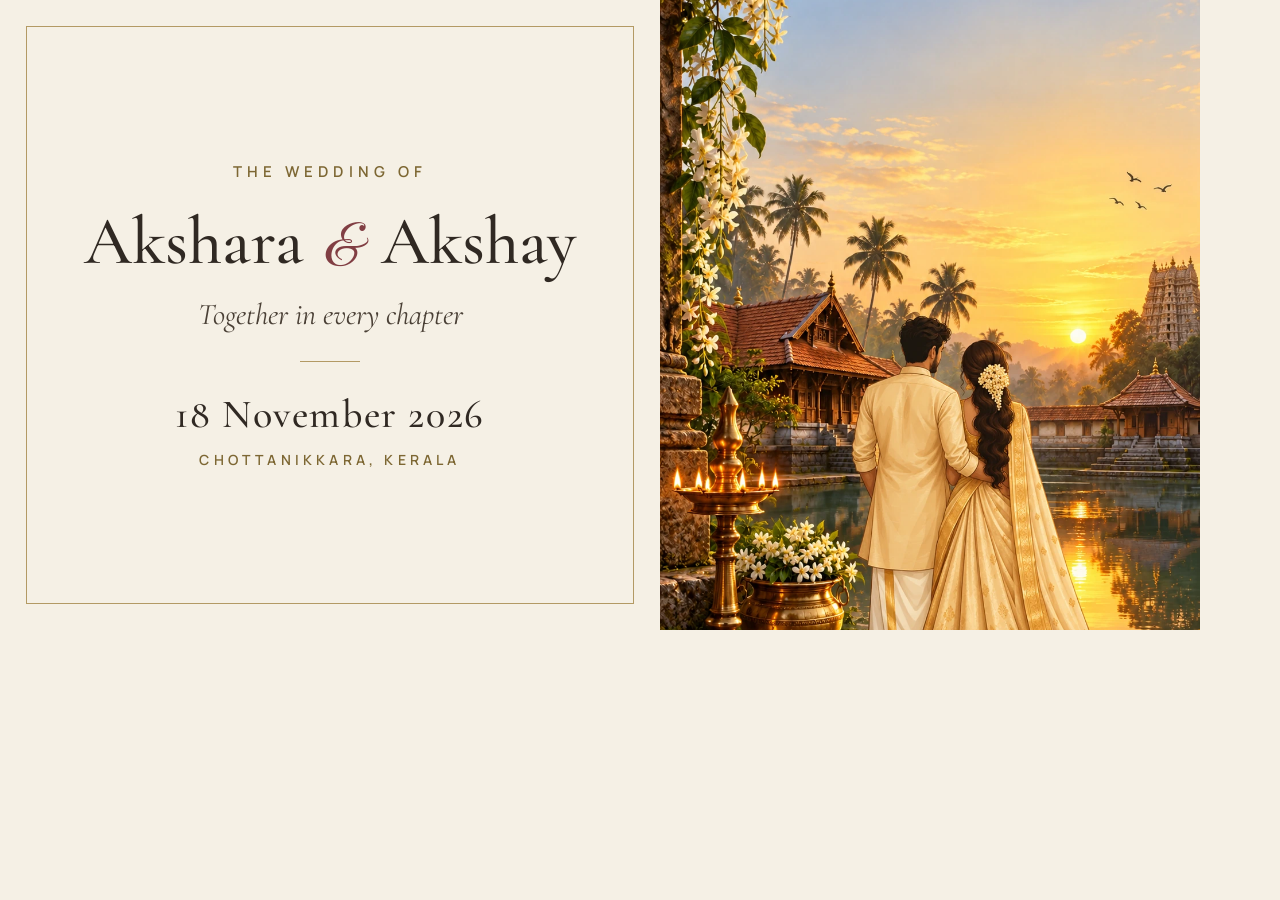
==== assets/og/og-template.html @ deb3d32a "first commit" ====
<!doctype html><meta charset="utf-8"><style>
@font-face{font-family:C;font-weight:500;src:url(../fonts/cormorant-garamond-latin-500-normal.woff2)}
@font-face{font-family:C;font-style:italic;font-weight:400;src:url(../fonts/cormorant-garamond-latin-400-italic.woff2)}
@font-face{font-family:G;src:url(../fonts/great-vibes-latin-400-normal.woff2)}
@font-face{font-family:M;font-weight:200 800;src:url(../fonts/manrope-latin-wght-normal.woff2)}
*{margin:0;box-sizing:border-box}body{width:1200px;height:630px;background:#F5F0E5;display:flex;overflow:hidden;color:#302923}
.t{width:660px;position:relative;display:flex;flex-direction:column;align-items:center;justify-content:center;text-align:center}
.t::before{content:"";position:absolute;inset:26px;border:1px solid #B39A64}
.e{font:600 15px M;letter-spacing:.34em;color:#7D6733;text-transform:uppercase}
h1{font:500 68px/1 C;margin:26px 0 10px}h1 span{font:400 .85em G;color:#813E43;padding:0 .08em}
.s{font:italic 400 30px C;color:#4a4036}
.r{width:60px;height:1px;background:#B39A64;margin:28px 0}
.d{font:500 40px C;letter-spacing:.04em}.p{font:600 14px M;letter-spacing:.3em;color:#7D6733;margin-top:12px;text-transform:uppercase}
.i{width:540px;height:630px;background:url(../img/couple-hero.webp) center 62%/cover}
</style><div class="t"><p class="e">The Wedding Of</p><h1>Akshara <span>&amp;</span> Akshay</h1><p class="s">Together in every chapter</p><div class="r"></div><p class="d">18 November 2026</p><p class="p">Chottanikkara, Kerala</p></div><div class="i"></div>
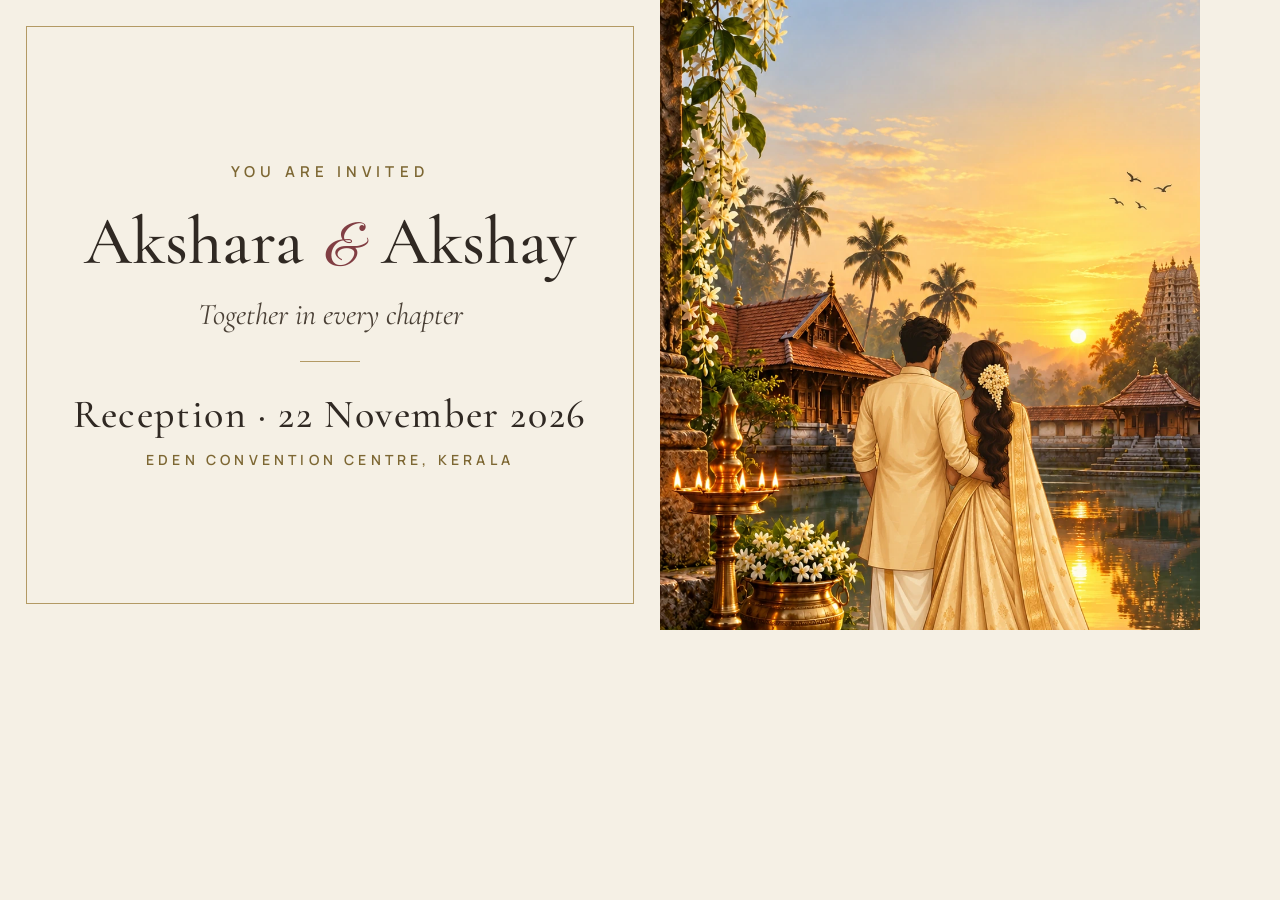
==== commit 5ddf798a: "first commit" ====
--- a/assets/og/og-template.html
+++ b/assets/og/og-template.html
@@ -12,4 +12,4 @@
 .r{width:60px;height:1px;background:#B39A64;margin:28px 0}
 .d{font:500 40px C;letter-spacing:.04em}.p{font:600 14px M;letter-spacing:.3em;color:#7D6733;margin-top:12px;text-transform:uppercase}
 .i{width:540px;height:630px;background:url(../img/couple-hero.webp) center 62%/cover}
-</style><div class="t"><p class="e">The Wedding Of</p><h1>Akshara <span>&amp;</span> Akshay</h1><p class="s">Together in every chapter</p><div class="r"></div><p class="d">18 November 2026</p><p class="p">Chottanikkara, Kerala</p></div><div class="i"></div>
+</style><div class="t"><p class="e">You Are Invited</p><h1>Akshara <span>&amp;</span> Akshay</h1><p class="s">Together in every chapter</p><div class="r"></div><p class="d">Reception · 22 November 2026</p><p class="p">Eden Convention Centre, Kerala</p></div><div class="i"></div>
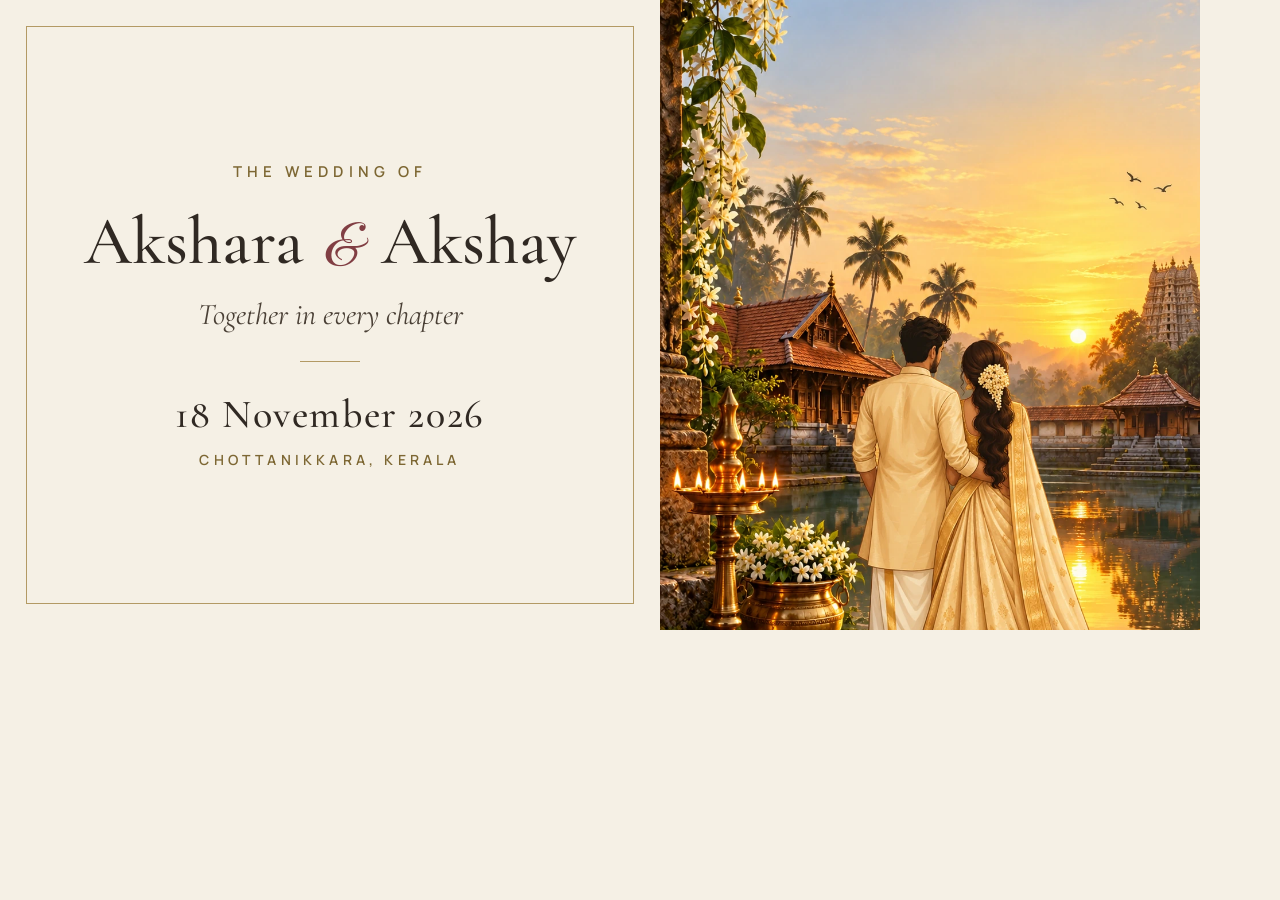
==== commit 98def193: "first commit" ====
--- a/assets/og/og-template.html
+++ b/assets/og/og-template.html
@@ -12,4 +12,4 @@
 .r{width:60px;height:1px;background:#B39A64;margin:28px 0}
 .d{font:500 40px C;letter-spacing:.04em}.p{font:600 14px M;letter-spacing:.3em;color:#7D6733;margin-top:12px;text-transform:uppercase}
 .i{width:540px;height:630px;background:url(../img/couple-hero.webp) center 62%/cover}
-</style><div class="t"><p class="e">You Are Invited</p><h1>Akshara <span>&amp;</span> Akshay</h1><p class="s">Together in every chapter</p><div class="r"></div><p class="d">Reception · 22 November 2026</p><p class="p">Eden Convention Centre, Kerala</p></div><div class="i"></div>
+</style><div class="t"><p class="e">The Wedding Of</p><h1>Akshara <span>&amp;</span> Akshay</h1><p class="s">Together in every chapter</p><div class="r"></div><p class="d">18 November 2026</p><p class="p">Chottanikkara, Kerala</p></div><div class="i"></div>
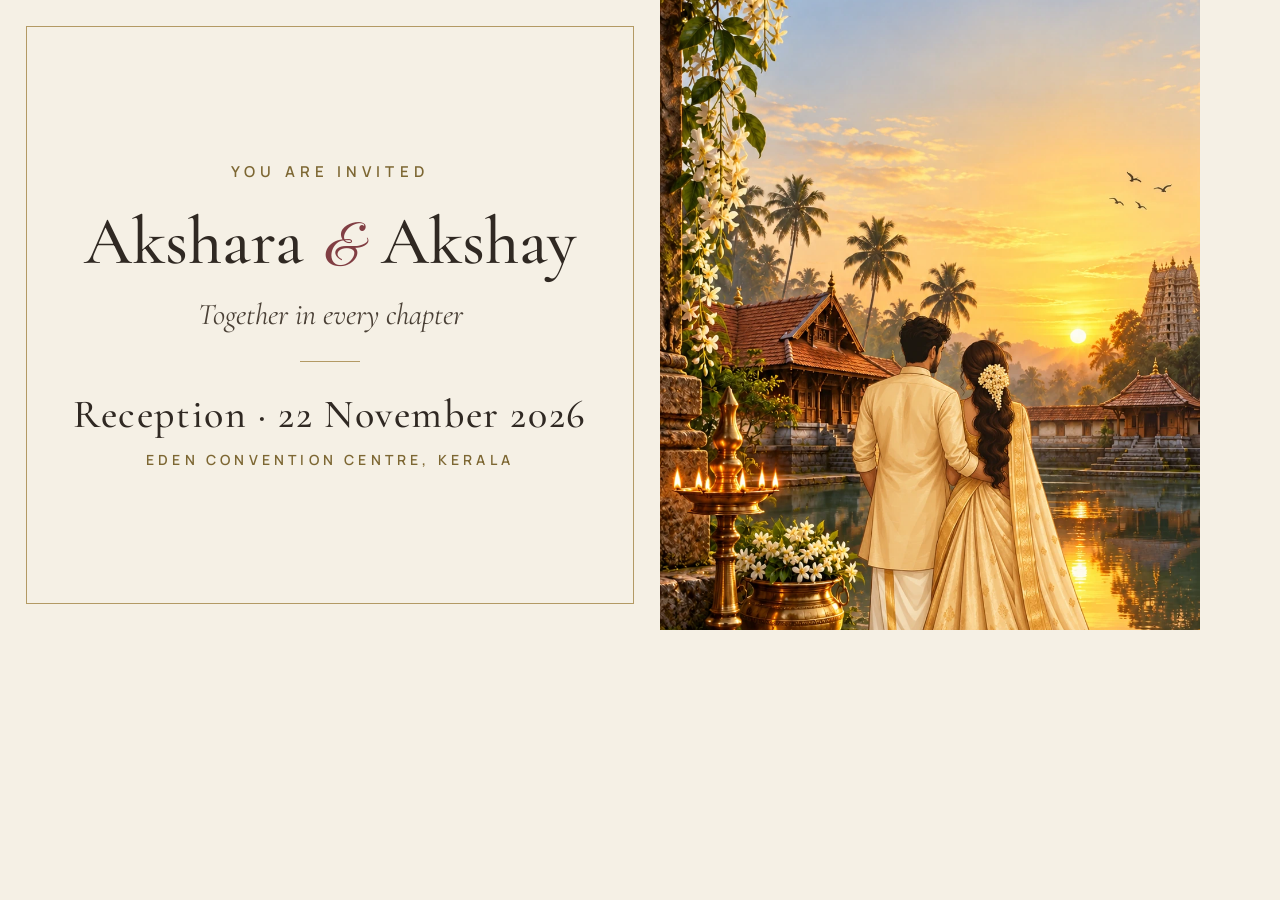
==== commit 35d0c6ef: "first commit" ====
--- a/assets/og/og-template.html
+++ b/assets/og/og-template.html
@@ -12,4 +12,4 @@
 .r{width:60px;height:1px;background:#B39A64;margin:28px 0}
 .d{font:500 40px C;letter-spacing:.04em}.p{font:600 14px M;letter-spacing:.3em;color:#7D6733;margin-top:12px;text-transform:uppercase}
 .i{width:540px;height:630px;background:url(../img/couple-hero.webp) center 62%/cover}
-</style><div class="t"><p class="e">The Wedding Of</p><h1>Akshara <span>&amp;</span> Akshay</h1><p class="s">Together in every chapter</p><div class="r"></div><p class="d">18 November 2026</p><p class="p">Chottanikkara, Kerala</p></div><div class="i"></div>
+</style><div class="t"><p class="e">You Are Invited</p><h1>Akshara <span>&amp;</span> Akshay</h1><p class="s">Together in every chapter</p><div class="r"></div><p class="d">Reception · 22 November 2026</p><p class="p">Eden Convention Centre, Kerala</p></div><div class="i"></div>
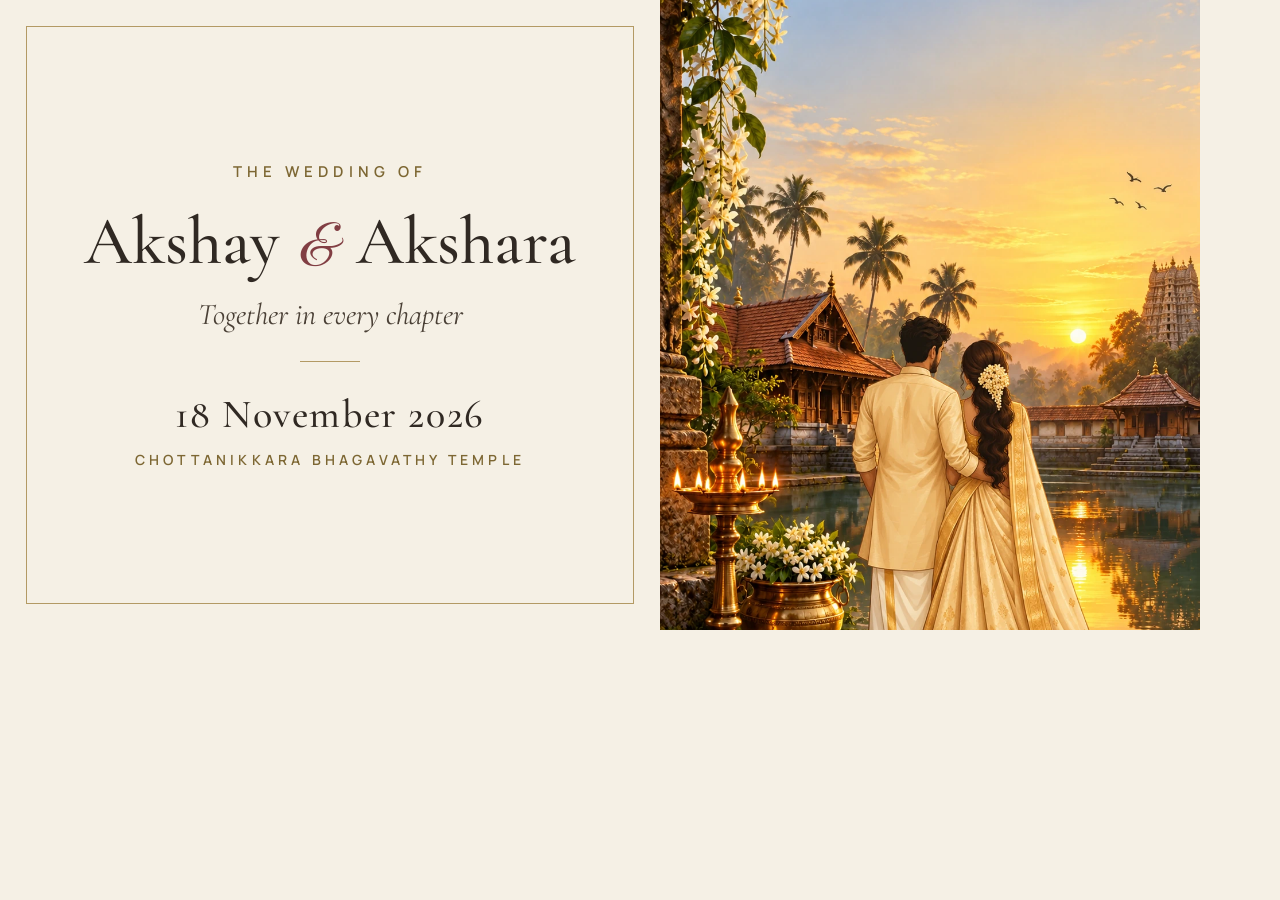
==== commit 4280e458: "Update wedding invitation" ====
--- a/assets/og/og-template.html
+++ b/assets/og/og-template.html
@@ -12,4 +12,4 @@
 .r{width:60px;height:1px;background:#B39A64;margin:28px 0}
 .d{font:500 40px C;letter-spacing:.04em}.p{font:600 14px M;letter-spacing:.3em;color:#7D6733;margin-top:12px;text-transform:uppercase}
 .i{width:540px;height:630px;background:url(../img/couple-hero.webp) center 62%/cover}
-</style><div class="t"><p class="e">You Are Invited</p><h1>Akshara <span>&amp;</span> Akshay</h1><p class="s">Together in every chapter</p><div class="r"></div><p class="d">Reception · 22 November 2026</p><p class="p">Eden Convention Centre, Kerala</p></div><div class="i"></div>
+</style><div class="t"><p class="e">The Wedding Of</p><h1>Akshay <span>&amp;</span> Akshara</h1><p class="s">Together in every chapter</p><div class="r"></div><p class="d">18 November 2026</p><p class="p">Chottanikkara Bhagavathy Temple</p></div><div class="i"></div>
